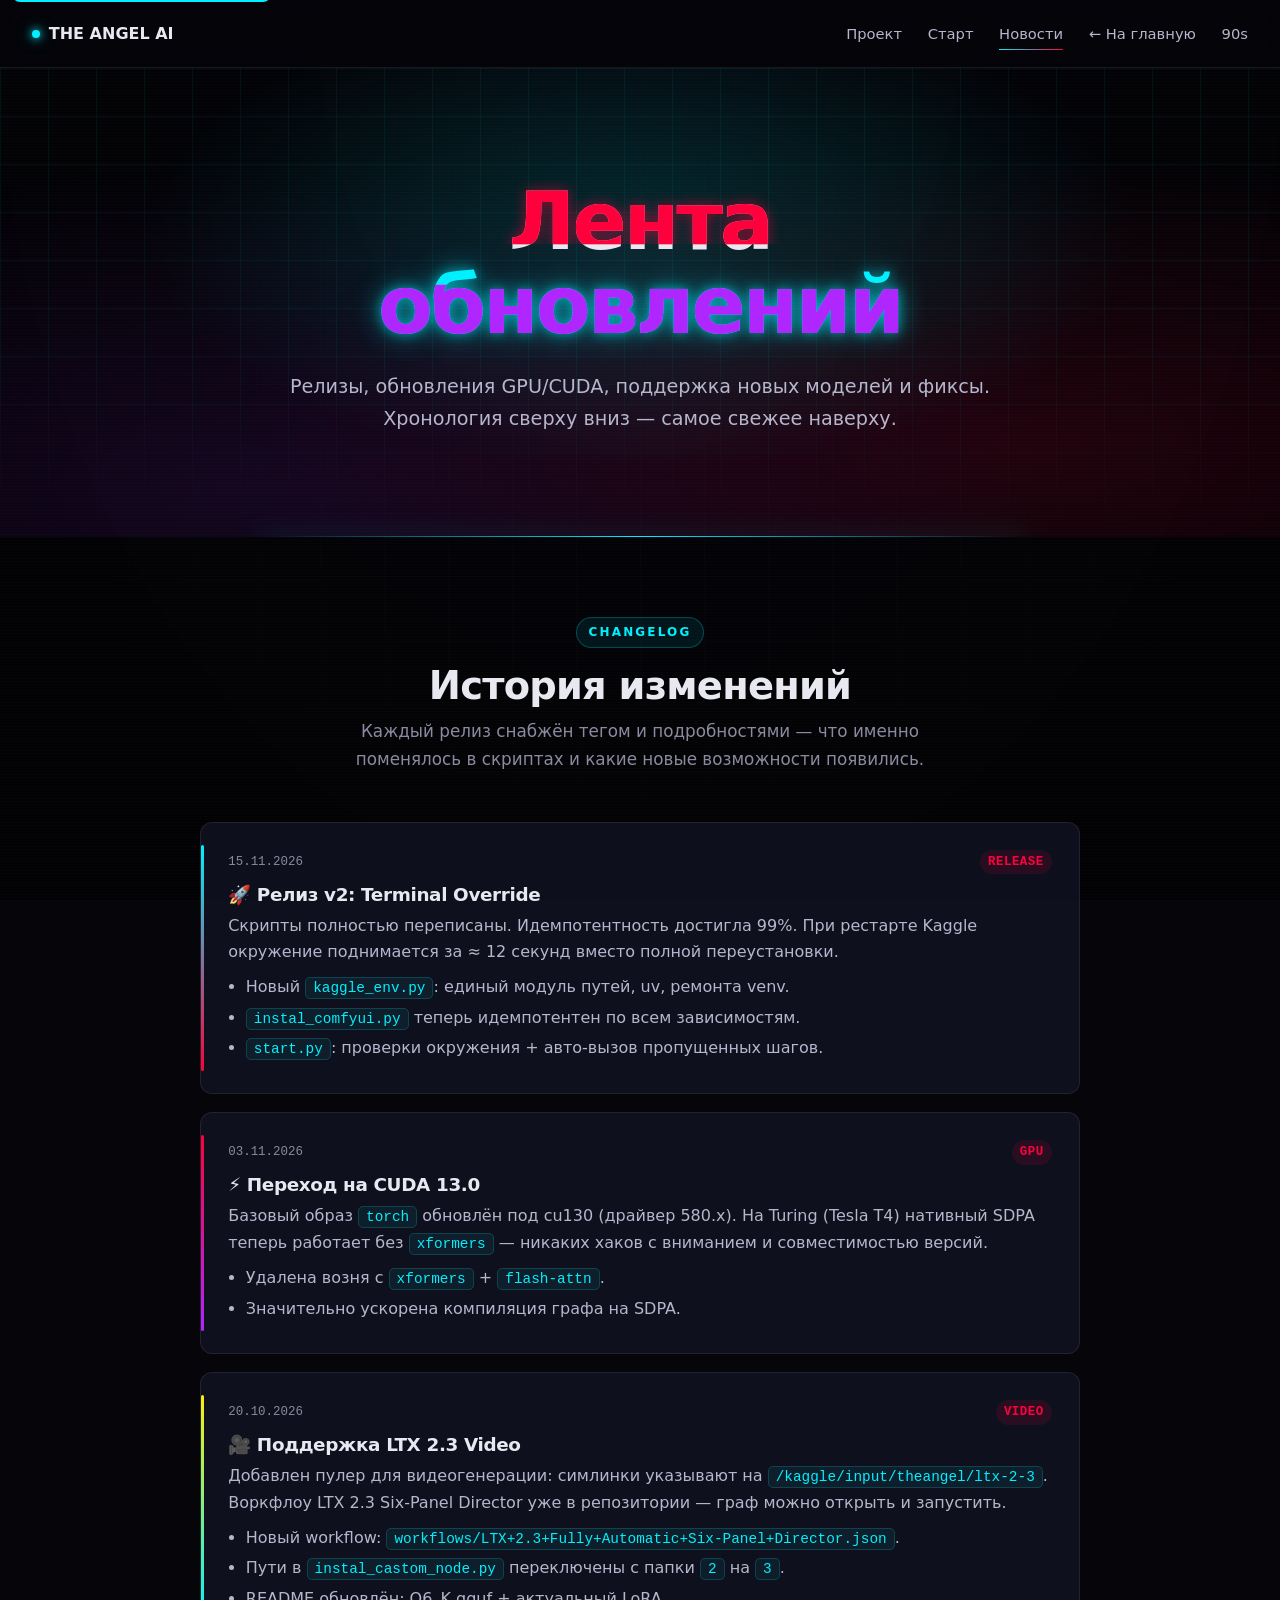
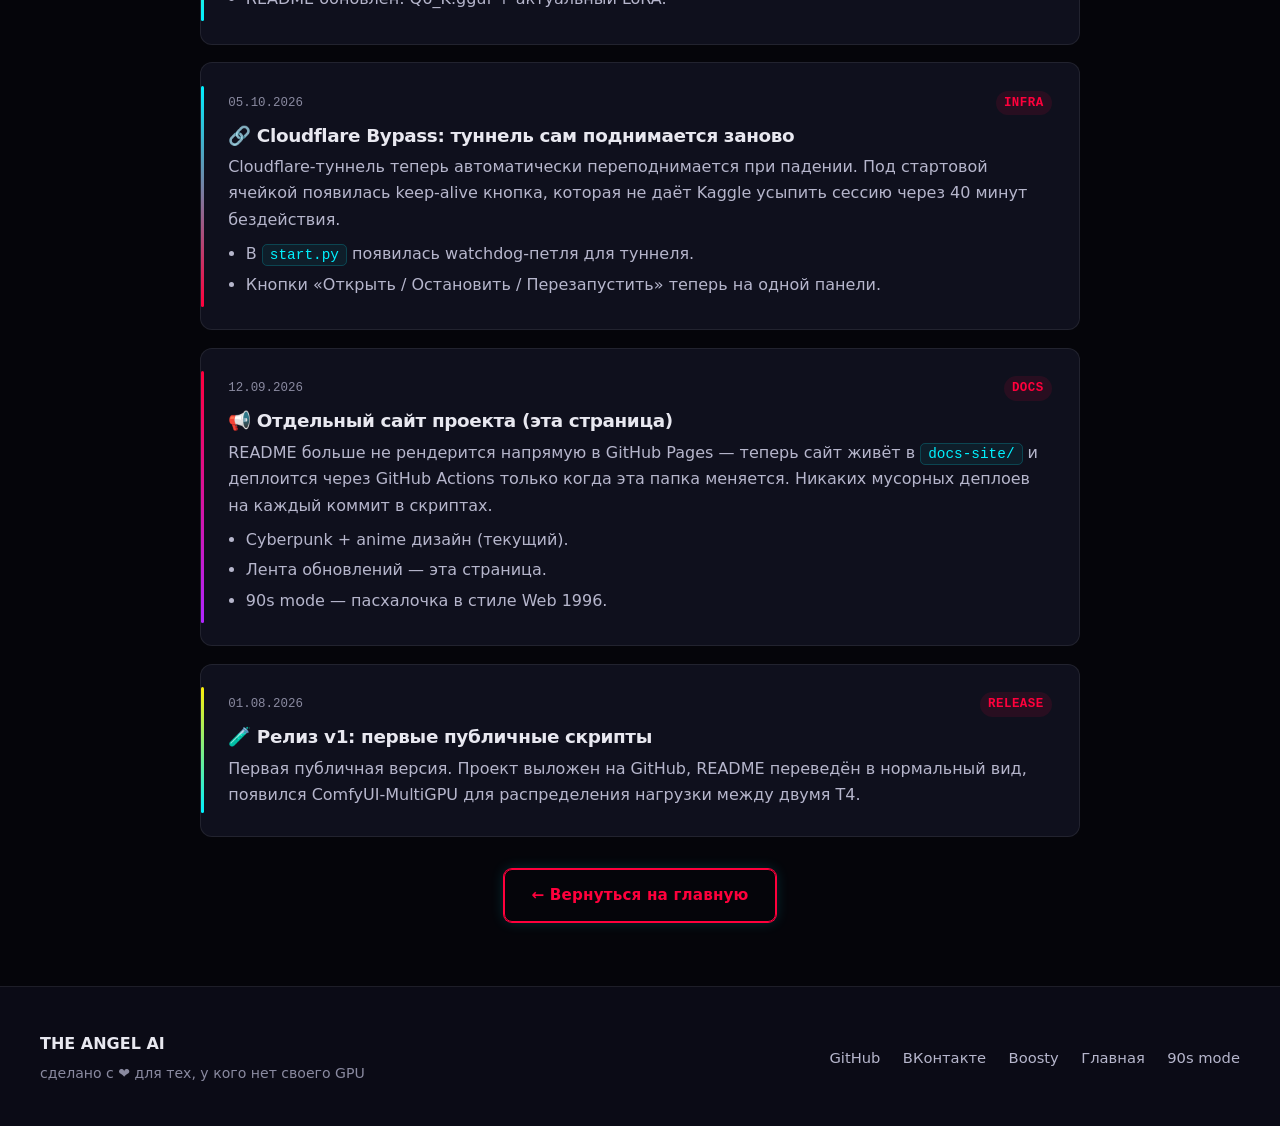
==== docs-site/news.html @ 51878c25 "feat(site): полный редизайн docs-site в стиле cyberpunk + anime 2026 Переделан существующий сайт с п" ====
<!DOCTYPE html>
<html lang="ru">
<head>
  <meta charset="UTF-8">
  <meta name="viewport" content="width=device-width, initial-scale=1.0">
  <title>Новости — Kaggle_Workspace_FreeGPU</title>
  <meta name="description" content="Лента обновлений проекта Kaggle_Workspace_FreeGPU: релизы, обновления GPU/CUDA, поддержка новых моделей и фиксы.">
  <meta name="theme-color" content="#FF003C">
  <link rel="stylesheet" href="styles.css">
  <link rel="icon" href="data:image/svg+xml,%3Csvg xmlns='http://www.w3.org/2000/svg' viewBox='0 0 100 100'%3E%3Ctext y='.9em' font-size='90'%3E%E2%98%81%EF%B8%8F%3C/text%3E%3C/svg%3E">
</head>
<body>
  <a class="skip-link" href="#main">Перейти к содержимому</a>

  <div class="bg-grid" aria-hidden="true"></div>

  <nav class="nav" role="navigation" aria-label="Главная навигация">
    <a href="index.html" class="nav-brand">
      <span class="dot" aria-hidden="true"></span>
      THE&nbsp;ANGEL&nbsp;AI
    </a>
    <div class="nav-links">
      <a href="index.html#bento">Проект</a>
      <a href="index.html#start">Старт</a>
      <a href="news.html" class="is-active">Новости</a>
      <a href="index.html">← На главную</a>
      <a href="90s.html">90s</a>
    </div>
  </nav>

  <header class="hero" role="banner" style="padding-bottom:4rem">
    <div class="hero-inner">
      <h1 class="hero-title" data-text="Лента обновлений">
        Лента<br><span class="neon">обновлений</span>
      </h1>
      <p class="hero-sub">
        Релизы, обновления GPU/CUDA, поддержка новых моделей и фиксы.
        Хронология сверху вниз — самое свежее наверху.
      </p>
    </div>
    <div class="hero-glow" aria-hidden="true"></div>
  </header>

  <main id="main">
    <section class="section" aria-labelledby="news-title">
      <div class="section-header">
        <span class="section-eyebrow">Changelog</span>
        <h2 id="news-title">История изменений</h2>
        <p class="section-subtitle">
          Каждый релиз снабжён тегом и подробностями — что именно поменялось в скриптах
          и какие новые возможности появились.
        </p>
      </div>

      <div class="news-list">
        <article class="news-entry">
          <div class="news-meta">
            <time datetime="2026-11-15">15.11.2026</time>
            <span class="tag">release</span>
          </div>
          <h3>🚀 Релиз v2: Terminal Override</h3>
          <p>Скрипты полностью переписаны. Идемпотентность достигла 99%. При рестарте Kaggle
          окружение поднимается за ≈ 12 секунд вместо полной переустановки.</p>
          <ul>
            <li>Новый <code>kaggle_env.py</code>: единый модуль путей, uv, ремонта venv.</li>
            <li><code>instal_comfyui.py</code> теперь идемпотентен по всем зависимостям.</li>
            <li><code>start.py</code>: проверки окружения + авто-вызов пропущенных шагов.</li>
          </ul>
        </article>

        <article class="news-entry pl-magenta">
          <div class="news-meta">
            <time datetime="2026-11-03">03.11.2026</time>
            <span class="tag">gpu</span>
          </div>
          <h3>⚡️ Переход на CUDA 13.0</h3>
          <p>Базовый образ <code>torch</code> обновлён под cu130 (драйвер 580.x). На Turing
          (Tesla T4) нативный SDPA теперь работает без <code>xformers</code> — никаких
          хаков с вниманием и совместимостью версий.</p>
          <ul>
            <li>Удалена возня с <code>xformers</code> + <code>flash-attn</code>.</li>
            <li>Значительно ускорена компиляция графа на SDPA.</li>
          </ul>
        </article>

        <article class="news-entry pl-yellow">
          <div class="news-meta">
            <time datetime="2026-10-20">20.10.2026</time>
            <span class="tag">video</span>
          </div>
          <h3>🎥 Поддержка LTX 2.3 Video</h3>
          <p>Добавлен пулер для видеогенерации: симлинки указывают на
          <code>/kaggle/input/theangel/ltx-2-3</code>. Воркфлоу LTX 2.3 Six-Panel Director
          уже в репозитории — граф можно открыть и запустить.</p>
          <ul>
            <li>Новый workflow: <code>workflows/LTX+2.3+Fully+Automatic+Six-Panel+Director.json</code>.</li>
            <li>Пути в <code>instal_castom_node.py</code> переключены с папки <code>2</code> на <code>3</code>.</li>
            <li>README обновлён: Q6_K.gguf + актуальный LoRA.</li>
          </ul>
        </article>

        <article class="news-entry">
          <div class="news-meta">
            <time datetime="2026-10-05">05.10.2026</time>
            <span class="tag">infra</span>
          </div>
          <h3>🔗 Cloudflare Bypass: туннель сам поднимается заново</h3>
          <p>Cloudflare-туннель теперь автоматически переподнимается при падении.
          Под стартовой ячейкой появилась keep-alive кнопка, которая не даёт Kaggle
          усыпить сессию через 40 минут бездействия.</p>
          <ul>
            <li>В <code>start.py</code> появилась watchdog-петля для туннеля.</li>
            <li>Кнопки «Открыть / Остановить / Перезапустить» теперь на одной панели.</li>
          </ul>
        </article>

        <article class="news-entry pl-magenta">
          <div class="news-meta">
            <time datetime="2026-09-12">12.09.2026</time>
            <span class="tag">docs</span>
          </div>
          <h3>📢 Отдельный сайт проекта (эта страница)</h3>
          <p>README больше не рендерится напрямую в GitHub Pages — теперь сайт живёт в
          <code>docs-site/</code> и деплоится через GitHub Actions только когда эта папка
          меняется. Никаких мусорных деплоев на каждый коммит в скриптах.</p>
          <ul>
            <li>Cyberpunk + anime дизайн (текущий).</li>
            <li>Лента обновлений — эта страница.</li>
            <li>90s mode — пасхалочка в стиле Web 1996.</li>
          </ul>
        </article>

        <article class="news-entry pl-yellow">
          <div class="news-meta">
            <time datetime="2026-08-01">01.08.2026</time>
            <span class="tag">release</span>
          </div>
          <h3>🧪 Релиз v1: первые публичные скрипты</h3>
          <p>Первая публичная версия. Проект выложен на GitHub, README переведён в нормальный
          вид, появился ComfyUI-MultiGPU для распределения нагрузки между двумя T4.</p>
        </article>
      </div>

      <p class="news-cta">
        <a class="btn btn-secondary" href="index.html">← Вернуться на главную</a>
      </p>
    </section>
  </main>

  <footer class="footer" role="contentinfo">
    <div class="footer-inner">
      <div class="footer-brand">
        <strong>THE ANGEL AI</strong>
        <span class="muted">сделано с ❤️ для тех, у кого нет своего GPU</span>
      </div>
      <nav class="footer-nav" aria-label="Подвал">
        <a href="https://github.com/THE-ANGEL-AI/Kaggle_Workspace_FreeGPU">GitHub</a>
        <a href="https://vk.com/theangel_lab">ВКонтакте</a>
        <a href="https://boosty.to/the_angel/donate">Boosty</a>
        <a href="index.html">Главная</a>
        <a href="90s.html">90s mode</a>
      </nav>
    </div>
  </footer>
</body>
</html>
---- docs-site/styles.css ----
/* ============================================================
   Kaggle_Workspace_FreeGPU — cyberpunk + anime design system
   ------------------------------------------------------------
   Подключается из:
     - docs-site/index.html   (главный лендинг)
     - docs-site/news.html    (лента обновлений)
   90s.html использует собственный встроенный <style>, чтобы
   стили ретро-пасхалки не засоряли основной CSS.
   ============================================================ */

/* ------------------------------------------------------------
   1. Design tokens
   ------------------------------------------------------------ */
:root {
  /* Cyberpunk palette */
  --bg-void: #05050A;
  --bg-panel: #0B0B16;
  --bg-elevated: #11111F;
  --bg-card: rgba(20, 22, 38, 0.72);
  --bg-card-hover: rgba(28, 30, 50, 0.92);
  --border: rgba(255, 255, 255, 0.08);
  --border-strong: rgba(255, 255, 255, 0.16);

  --text: #E8E8F0;
  --text-dim: #B6B6CC;
  --text-muted: #8A8AA0;

  /* Neons */
  --neon-cyan: #00F0FF;
  --neon-magenta: #FF003C;
  --neon-yellow: #FCEE0A;
  --neon-violet: #B026FF;

  /* Accent */
  --accent-soft: rgba(0, 240, 255, 0.16);
  --accent-glow-cyan: rgba(0, 240, 255, 0.55);
  --accent-glow-magenta: rgba(255, 0, 60, 0.55);

  /* Code */
  --code-bg: #06060E;
  --code-line: rgba(255, 255, 255, 0.04);

  /* Geometry */
  --radius: 12px;
  --radius-sm: 8px;
  --radius-lg: 18px;

  /* Shadows / glows */
  --shadow-sm: 0 4px 14px rgba(0, 0, 0, 0.45);
  --shadow-md: 0 10px 30px rgba(0, 0, 0, 0.55);
  --shadow-cyan: 0 0 0 1px rgba(0, 240, 255, 0.5),
                 0 0 18px rgba(0, 240, 255, 0.45),
                 0 0 42px rgba(0, 240, 255, 0.20);
  --shadow-magenta: 0 0 0 1px rgba(255, 0, 60, 0.5),
                    0 0 18px rgba(255, 0, 60, 0.45),
                    0 0 42px rgba(255, 0, 60, 0.20);
}

/* ------------------------------------------------------------
   2. Reset + base
   ------------------------------------------------------------ */
*, *::before, *::after { box-sizing: border-box; }
* { margin: 0; padding: 0; }

html {
  scroll-behavior: smooth;
  -webkit-text-size-adjust: 100%;
  text-rendering: optimizeLegibility;
}

body {
  font-family: ui-sans-serif, system-ui, -apple-system, "Segoe UI",
               "Inter", "Helvetica Neue", Arial, sans-serif;
  background: var(--bg-void);
  color: var(--text);
  line-height: 1.65;
  -webkit-font-smoothing: antialiased;
  -moz-osx-font-smoothing: grayscale;
  min-height: 100dvh;
  position: relative;
  overflow-x: hidden;
}

/* Ambient scanlines on whole page (subtle). */
body::before {
  content: '';
  position: fixed;
  inset: 0;
  pointer-events: none;
  background: repeating-linear-gradient(
    to bottom,
    rgba(255, 255, 255, 0.012) 0px,
    rgba(255, 255, 255, 0.012) 1px,
    transparent 1px,
    transparent 3px
  );
  z-index: 1;
  mix-blend-mode: screen;
}

/* Subtle vignette */
body::after {
  content: '';
  position: fixed;
  inset: 0;
  pointer-events: none;
  background:
    radial-gradient(ellipse at top, transparent 0%, rgba(0, 0, 0, 0.45) 80%);
  z-index: 0;
}

img, svg { display: block; max-width: 100%; }
a { color: inherit; text-decoration: none; }

.skip-link {
  position: absolute;
  top: -40px;
  left: 12px;
  background: var(--neon-cyan);
  color: var(--bg-void);
  padding: 8px 14px;
  border-radius: var(--radius-sm);
  font-weight: 700;
  z-index: 1000;
  transition: top 0.18s ease;
}
.skip-link:focus { top: 12px; }

/* ------------------------------------------------------------
   3. Typography
   ------------------------------------------------------------ */
h1, h2, h3, h4 {
  font-weight: 800;
  letter-spacing: -0.02em;
  line-height: 1.15;
  color: var(--text);
}

code {
  font-family: "JetBrains Mono", "Fira Code", ui-monospace,
               "SF Mono", Menlo, monospace;
  font-size: 0.9em;
  background: rgba(0, 240, 255, 0.06);
  border: 1px solid rgba(0, 240, 255, 0.18);
  padding: 2px 7px;
  border-radius: 5px;
  color: var(--neon-cyan);
}

::selection { background: var(--neon-cyan); color: var(--bg-void); }

/* ------------------------------------------------------------
   4. Background grid + global ambient glow
   ------------------------------------------------------------ */
.bg-grid {
  position: fixed;
  inset: 0;
  pointer-events: none;
  z-index: 0;
  opacity: 0.45;
  background-image:
    linear-gradient(to right, rgba(0, 240, 255, 0.05) 1px, transparent 1px),
    linear-gradient(to bottom, rgba(0, 240, 255, 0.05) 1px, transparent 1px);
  background-size: 64px 64px;
  mask-image: radial-gradient(ellipse at center, black 35%, transparent 78%);
  -webkit-mask-image: radial-gradient(ellipse at center, black 35%, transparent 78%);
}

/* ------------------------------------------------------------
   5. Top nav
   ------------------------------------------------------------ */
.nav {
  position: relative;
  z-index: 5;
  display: flex;
  align-items: center;
  justify-content: space-between;
  padding: 1.1rem 2rem;
  background: rgba(5, 5, 10, 0.7);
  backdrop-filter: blur(8px);
  -webkit-backdrop-filter: blur(8px);
  border-bottom: 1px solid var(--border);
}
.nav-brand {
  font-weight: 800;
  font-size: 1rem;
  color: var(--text);
  display: inline-flex;
  align-items: center;
  gap: 0.55rem;
}
.nav-brand .dot {
  width: 8px; height: 8px;
  background: var(--neon-cyan);
  border-radius: 50%;
  box-shadow: 0 0 8px var(--neon-cyan), 0 0 16px var(--accent-glow-cyan);
  animation: pulse 2.4s ease-in-out infinite;
}
.nav-links {
  display: flex;
  gap: 1.6rem;
  align-items: center;
  font-size: 0.92rem;
}
.nav-links a {
  color: var(--text-dim);
  font-weight: 500;
  position: relative;
  padding: 4px 0;
  transition: color 0.18s ease;
}
.nav-links a::after {
  content: '';
  position: absolute;
  left: 0; right: 0; bottom: 0;
  height: 1px;
  background: linear-gradient(90deg, var(--neon-cyan), var(--neon-magenta));
  transform: scaleX(0);
  transform-origin: left;
  transition: transform 0.24s ease;
}
.nav-links a:hover { color: var(--text); }
.nav-links a:hover::after,
.nav-links a.is-active::after { transform: scaleX(1); }

/* ------------------------------------------------------------
   6. Hero
   ------------------------------------------------------------ */
.hero {
  position: relative;
  z-index: 2;
  padding: 7rem 2rem 6.5rem;
  text-align: center;
  overflow: hidden;
}
.hero-inner {
  position: relative;
  z-index: 2;
  max-width: 980px;
  margin: 0 auto;
}

/* Kinetic glitch title */
.hero-title {
  font-size: clamp(2.4rem, 7vw, 5rem);
  font-weight: 900;
  line-height: 1.05;
  letter-spacing: -0.035em;
  margin-bottom: 1.4rem;
  color: var(--text);
  position: relative;
  display: inline-block;
}
.hero-title .neon {
  color: var(--neon-cyan);
  text-shadow:
    0 0 12px var(--accent-glow-cyan),
    0 0 28px var(--accent-glow-cyan);
}
.hero-title::before,
.hero-title::after {
  content: attr(data-text);
  position: absolute;
  top: 0; left: 0; right: 0;
  pointer-events: none;
  background: transparent;
}
.hero-title::before {
  color: var(--neon-magenta);
  text-shadow: 0 0 14px var(--accent-glow-magenta);
  animation: glitch-r 3.6s infinite steps(1);
  clip-path: polygon(0 0, 100% 0, 100% 38%, 0 38%);
}
.hero-title::after {
  color: var(--neon-violet);
  animation: glitch-b 3.6s infinite steps(1);
  clip-path: polygon(0 62%, 100% 62%, 100% 100%, 0 100%);
}

.hero-sub {
  font-size: clamp(1rem, 1.6vw, 1.2rem);
  color: var(--text-dim);
  max-width: 720px;
  margin: 0 auto 2.4rem;
}

.hero-tags {
  display: inline-flex;
  flex-wrap: wrap;
  justify-content: center;
  gap: 0.5rem;
  margin-bottom: 2.5rem;
  padding: 8px 14px;
  background: rgba(0, 240, 255, 0.06);
  border: 1px solid var(--border);
  border-radius: 100px;
}
.hero-tag {
  font-size: 12px;
  font-weight: 600;
  letter-spacing: 0.04em;
  text-transform: uppercase;
  color: var(--text-dim);
  padding: 2px 9px;
  border-radius: 100px;
  background: rgba(255, 255, 255, 0.04);
}
.hero-tag.hot { color: var(--bg-void); background: var(--neon-yellow); }

/* Hero ASCII grid background */
.hero::before {
  content: '';
  position: absolute;
  inset: 0;
  background:
    radial-gradient(ellipse at 50% 35%, rgba(0, 240, 255, 0.16) 0%, transparent 55%),
    radial-gradient(ellipse at 80% 80%, rgba(255, 0, 60, 0.12) 0%, transparent 55%),
    radial-gradient(ellipse at 20% 90%, rgba(176, 38, 255, 0.10) 0%, transparent 55%);
  pointer-events: none;
  z-index: 0;
}
.hero::after {
  content: '';
  position: absolute;
  inset: 0;
  background-image:
    linear-gradient(rgba(0, 240, 255, 0.06) 1px, transparent 1px),
    linear-gradient(90deg, rgba(0, 240, 255, 0.06) 1px, transparent 1px);
  background-size: 48px 48px;
  mask-image: linear-gradient(to bottom, black 60%, transparent 100%);
  -webkit-mask-image: linear-gradient(to bottom, black 60%, transparent 100%);
  pointer-events: none;
  z-index: 0;
}

/* Hero glow line */
.hero-glow {
  position: absolute;
  left: 50%;
  bottom: -1px;
  transform: translateX(-50%);
  width: 60%;
  height: 2px;
  background: linear-gradient(90deg, transparent, var(--neon-cyan), transparent);
  box-shadow: 0 0 24px var(--accent-glow-cyan);
  z-index: 2;
}

/* ------------------------------------------------------------
   7. Buttons (idle / hover / active / focus, with shimmer)
   ------------------------------------------------------------ */
.btn {
  --btn-color: var(--neon-cyan);
  position: relative;
  display: inline-flex;
  align-items: center;
  justify-content: center;
  gap: 9px;
  padding: 13px 26px;
  font-size: 0.95rem;
  font-weight: 700;
  letter-spacing: 0.01em;
  color: var(--btn-color);
  background: transparent;
  border: 1px solid var(--btn-color);
  border-radius: var(--radius-sm);
  cursor: pointer;
  user-select: none;
  text-decoration: none;
  isolation: isolate;
  overflow: hidden;
  transition:
    transform 0.16s ease,
    box-shadow 0.18s ease,
    background-color 0.18s ease,
    color 0.18s ease;
}

/* Shimmer overlay */
.btn::before {
  content: '';
  position: absolute;
  inset: 0;
  background: linear-gradient(
    120deg,
    transparent 30%,
    rgba(255, 255, 255, 0.10) 50%,
    transparent 70%
  );
  transform: translateX(-110%);
  transition: transform 0.55s ease;
  z-index: -1;
}

/* Scanline overlay inside button */
.btn::after {
  content: '';
  position: absolute;
  inset: 0;
  background: repeating-linear-gradient(
    to bottom,
    rgba(255, 255, 255, 0.06) 0 1px,
    transparent 1px 3px
  );
  opacity: 0;
  transition: opacity 0.18s ease;
  pointer-events: none;
  z-index: 1;
  mix-blend-mode: screen;
}

/* Idle glow — subtle */
.btn {
  box-shadow: 0 0 0 1px var(--btn-color),
              0 0 14px rgba(0, 240, 255, 0.18);
}

/* Hover */
.btn:hover {
  color: var(--bg-void);
  background: var(--btn-color);
  box-shadow: 0 0 0 1px var(--btn-color),
              0 0 22px var(--accent-glow-cyan),
              0 0 50px var(--accent-glow-cyan);
  transform: translateY(-2px);
}
.btn:hover::before { transform: translateX(110%); }
.btn:hover::after { opacity: 1; }

/* Active (press) */
.btn:active {
  transform: translateY(0);
  box-shadow: 0 0 0 1px var(--btn-color),
              inset 0 0 18px rgba(0, 0, 0, 0.4);
}

/* Focus visible */
.btn:focus-visible {
  outline: 2px dashed var(--neon-yellow);
  outline-offset: 4px;
}

/* Variants */
.btn.btn-primary {
  --btn-color: var(--neon-cyan);
  --accent-glow-cyan: var(--accent-glow-cyan);
}
.btn.btn-secondary {
  --btn-color: var(--neon-magenta);
  --accent-glow-cyan: var(--accent-glow-magenta);
}
.btn.btn-secondary:hover {
  box-shadow: 0 0 0 1px var(--neon-magenta),
              0 0 22px var(--accent-glow-magenta),
              0 0 50px var(--accent-glow-magenta);
}
.btn.btn-ghost {
  --btn-color: var(--text-dim);
  border-color: var(--border-strong);
}
.btn.btn-ghost:hover {
  background: rgba(255, 255, 255, 0.06);
  color: var(--text);
  box-shadow: 0 0 0 1px var(--text-dim),
              0 0 18px rgba(255, 255, 255, 0.10);
}

/* ------------------------------------------------------------
   8. Sections
   ------------------------------------------------------------ */
.section {
  position: relative;
  z-index: 2;
  max-width: 1200px;
  margin: 0 auto;
  padding: 5rem 2rem 4rem;
}
.section-header {
  text-align: center;
  margin-bottom: 3rem;
}
.section-eyebrow {
  display: inline-block;
  font-size: 12px;
  font-weight: 700;
  letter-spacing: 0.18em;
  text-transform: uppercase;
  color: var(--neon-cyan);
  background: rgba(0, 240, 255, 0.08);
  padding: 5px 12px;
  border-radius: 100px;
  margin-bottom: 1rem;
  border: 1px solid rgba(0, 240, 255, 0.24);
}
.section h2 {
  font-size: clamp(1.7rem, 3.2vw, 2.4rem);
  margin-bottom: 0.6rem;
}
.section-subtitle {
  color: var(--text-muted);
  font-size: 1.05rem;
  max-width: 640px;
  margin: 0 auto;
}

/* ------------------------------------------------------------
   9. Bento (project deep dive)
   ------------------------------------------------------------ */
.bento {
  display: grid;
  grid-template-columns: repeat(6, 1fr);
  gap: 1.1rem;
}
.bento-card {
  grid-column: span 3;
  background: var(--bg-card);
  border: 1px solid var(--border);
  border-radius: var(--radius-lg);
  padding: 1.6rem 1.5rem;
  position: relative;
  overflow: hidden;
  backdrop-filter: blur(4px);
  -webkit-backdrop-filter: blur(4px);
  transition: transform 0.22s ease, border-color 0.22s ease, box-shadow 0.22s ease;
}
.bento-card::before {
  content: '';
  position: absolute;
  inset: 0;
  background: linear-gradient(135deg, rgba(0, 240, 255, 0.08) 0%, transparent 60%);
  pointer-events: none;
  opacity: 0;
  transition: opacity 0.24s ease;
}
.bento-card:hover {
  transform: translateY(-3px);
  border-color: rgba(0, 240, 255, 0.45);
  box-shadow: var(--shadow-md),
              0 0 0 1px rgba(0, 240, 255, 0.35),
              0 0 30px rgba(0, 240, 255, 0.15);
}
.bento-card:hover::before { opacity: 1; }

.bento-card.span-2 { grid-column: span 2; }
.bento-card.span-3 { grid-column: span 3; }
.bento-card.span-4 { grid-column: span 4; }

.bento-icon {
  font-size: 1.8rem;
  margin-bottom: 0.8rem;
  display: inline-block;
}
.bento-card h3 {
  font-size: 1.15rem;
  margin-bottom: 0.4rem;
}
.bento-card p {
  color: var(--text-muted);
  font-size: 0.95rem;
}
.bento-card .stat {
  margin-top: 0.9rem;
  font-family: "JetBrains Mono", "Fira Code", ui-monospace, monospace;
  font-size: 1.4rem;
  font-weight: 800;
  color: var(--neon-cyan);
  letter-spacing: 0.02em;
  text-shadow: 0 0 12px var(--accent-glow-cyan);
}

/* ------------------------------------------------------------
   10. Quickstart terminal
   ------------------------------------------------------------ */
.terminal {
  max-width: 920px;
  margin: 0 auto;
  background: var(--code-bg);
  border: 1px solid rgba(0, 240, 255, 0.18);
  border-radius: var(--radius-lg);
  overflow: hidden;
  box-shadow: var(--shadow-md),
              0 0 30px rgba(0, 240, 255, 0.10);
}
.terminal-bar {
  display: flex;
  align-items: center;
  gap: 8px;
  padding: 10px 14px;
  background: rgba(255, 255, 255, 0.03);
  border-bottom: 1px solid var(--border);
}
.terminal-bar .dot {
  width: 11px; height: 11px;
  border-radius: 50%;
  background: #555;
}
.terminal-bar .dot.red { background: #ff5f56; }
.terminal-bar .dot.yellow { background: #ffbd2e; }
.terminal-bar .dot.green { background: #27c93f; }
.terminal-bar .title {
  margin-left: 8px;
  flex: 1;
  font-family: "JetBrains Mono", ui-monospace, monospace;
  font-size: 0.78rem;
  color: var(--text-muted);
  text-align: center;
}
.terminal-body {
  padding: 1.5rem 1.75rem 1.75rem;
  font-family: "JetBrains Mono", "Fira Code", ui-monospace, monospace;
  font-size: 0.95rem;
  line-height: 1.85;
  color: var(--text);
}
.terminal-body .prompt {
  color: var(--neon-cyan);
  font-weight: 700;
}

/* Сбросить глобальные стили <code> внутри терминала, иначе рамка и фон
   от базового правила `code { ... }` испортят вид fake-терминала. */
.terminal-body code {
  background: transparent;
  border: 0;
  padding: 0;
  font-size: inherit;
  color: inherit;
}
.terminal-body .ok {
  color: var(--neon-yellow);
}

/* ------------------------------------------------------------
   11. News teaser
   ------------------------------------------------------------ */
.news-teaser-grid {
  display: grid;
  grid-template-columns: repeat(auto-fit, minmax(280px, 1fr));
  gap: 1.1rem;
}
.news-card {
  background: var(--bg-card);
  border: 1px solid var(--border);
  border-radius: var(--radius);
  padding: 1.5rem;
  position: relative;
  transition: transform 0.22s ease, border-color 0.22s ease, box-shadow 0.22s ease;
}
.news-card:hover {
  transform: translateY(-2px);
  border-color: rgba(255, 0, 60, 0.35);
  box-shadow: var(--shadow-md), 0 0 0 1px rgba(255, 0, 60, 0.18);
}
.news-meta {
  display: flex;
  justify-content: space-between;
  align-items: center;
  font-family: "JetBrains Mono", ui-monospace, monospace;
  font-size: 0.78rem;
  color: var(--text-muted);
  margin-bottom: 0.6rem;
}
.news-meta .tag {
  color: var(--neon-magenta);
  background: rgba(255, 0, 60, 0.10);
  padding: 2px 8px;
  border-radius: 100px;
  font-weight: 700;
  letter-spacing: 0.04em;
  text-transform: uppercase;
}
.news-card h3 {
  font-size: 1.1rem;
  margin-bottom: 0.5rem;
}
.news-card p {
  color: var(--text-dim);
  font-size: 0.95rem;
}
.news-cta {
  margin-top: 2rem;
  text-align: center;
}

/* ------------------------------------------------------------
   12. Examples grid
   ------------------------------------------------------------ */
.examples-grid {
  display: grid;
  grid-template-columns: repeat(auto-fit, minmax(280px, 1fr));
  gap: 1.1rem;
}
.example-card {
  display: flex;
  gap: 1.1rem;
  align-items: flex-start;
  padding: 1.5rem;
  background: var(--bg-card);
  border: 1px solid var(--border);
  border-radius: var(--radius);
  transition: transform 0.22s ease, border-color 0.22s ease, box-shadow 0.22s ease;
}
.example-card:hover {
  transform: translateY(-3px);
  border-color: rgba(176, 38, 255, 0.4);
  box-shadow: var(--shadow-md), 0 0 0 1px rgba(176, 38, 255, 0.20), 0 0 30px rgba(176, 38, 255, 0.10);
}
.example-icon {
  font-size: 2rem;
  flex-shrink: 0;
  filter: drop-shadow(0 0 6px rgba(176, 38, 255, 0.45));
}
.example-card h3 { font-size: 1.1rem; margin-bottom: 0.3rem; }
.example-card p { color: var(--text-muted); font-size: 0.92rem; }
.example-card .arrow {
  color: var(--neon-violet);
  display: inline-block;
  margin-top: 0.3rem;
  font-weight: 700;
  transition: transform 0.18s ease;
}
.example-card:hover .arrow { transform: translateX(6px); }

/* ------------------------------------------------------------
   13. CTA + footer
   ------------------------------------------------------------ */
.section-cta {
  text-align: center;
  background: linear-gradient(135deg,
              rgba(0, 240, 255, 0.10) 0%,
              rgba(255, 0, 60, 0.08) 50%,
              rgba(176, 38, 255, 0.10) 100%);
  border: 1px solid var(--border);
  border-radius: var(--radius-lg);
  padding: 4rem 2rem;
  margin-bottom: 3rem;
  position: relative;
  overflow: hidden;
}
.section-cta h2 { margin-bottom: 0.6rem; }
.section-cta p { color: var(--text-muted); max-width: 580px; margin: 0 auto 1.8rem; }
.cta-buttons { display: flex; justify-content: center; flex-wrap: wrap; gap: 0.8rem; }

.footer {
  position: relative;
  z-index: 2;
  background: var(--bg-panel);
  border-top: 1px solid var(--border);
  padding: 2.8rem 2rem;
}
.footer-inner {
  max-width: 1200px;
  margin: 0 auto;
  display: flex;
  flex-wrap: wrap;
  align-items: center;
  justify-content: space-between;
  gap: 1.6rem;
}
.footer-brand strong { color: var(--text); font-size: 1rem; }
.footer-brand .muted { color: var(--text-muted); font-size: 0.88rem; margin-top: 4px; display: block; }
.footer-nav { display: flex; flex-wrap: wrap; gap: 1.4rem; font-size: 0.92rem; }
.footer-nav a { color: var(--text-dim); transition: color 0.18s ease; }
.footer-nav a:hover { color: var(--neon-cyan); }

/* ------------------------------------------------------------
   14. News page list
   ------------------------------------------------------------ */
.news-list {
  display: grid;
  gap: 1.1rem;
  max-width: 880px;
  margin: 0 auto;
}
.news-entry {
  background: var(--bg-card);
  border: 1px solid var(--border);
  border-radius: var(--radius);
  padding: 1.7rem;
  position: relative;
  transition: border-color 0.22s ease, box-shadow 0.22s ease, transform 0.22s ease;
}
.news-entry::before {
  content: '';
  position: absolute;
  left: 0; top: 1.4rem; bottom: 1.4rem;
  width: 3px;
  background: linear-gradient(to bottom, var(--neon-cyan), var(--neon-magenta));
  border-radius: 2px;
}
.news-entry.pl-magenta::before { background: linear-gradient(to bottom, var(--neon-magenta), var(--neon-violet)); }
.news-entry.pl-yellow::before { background: linear-gradient(to bottom, var(--neon-yellow), var(--neon-cyan)); }

.news-entry:hover {
  border-color: rgba(0, 240, 255, 0.4);
  box-shadow: var(--shadow-md);
  transform: translateX(2px);
}
.news-entry h3 { font-size: 1.15rem; margin-bottom: 0.5rem; }
.news-entry p { color: var(--text-dim); }
.news-entry ul { margin: 0.5rem 0 0 1.1rem; color: var(--text-dim); }
.news-entry ul li { margin: 0.25rem 0; }

/* ------------------------------------------------------------
   15. Animations (keyframes)
   ------------------------------------------------------------ */
@keyframes glitch-r {
  0%, 92%, 100% { transform: translate(0, 0); }
  93% { transform: translate(-3px, -1px); }
  94% { transform: translate(2px, 1px); }
  95% { transform: translate(-2px, 0); }
  96% { transform: translate(3px, -1px); }
}
@keyframes glitch-b {
  0%, 92%, 100% { transform: translate(0, 0); }
  93% { transform: translate(3px, 1px); }
  94% { transform: translate(-2px, -1px); }
  95% { transform: translate(2px, 0); }
  96% { transform: translate(-3px, 1px); }
}
@keyframes pulse {
  0%, 100% { opacity: 1; transform: scale(1); }
  50% { opacity: 0.55; transform: scale(1.4); }
}
@keyframes blink {
  50% { opacity: 0; }
}

/* ------------------------------------------------------------
   16. Mobile + reduced motion
   ------------------------------------------------------------ */
@media (max-width: 720px) {
  .nav { padding: 1rem 1.25rem; }
  .nav-links { gap: 1.1rem; font-size: 0.86rem; }
  .hero { padding: 5rem 1.25rem 4.5rem; }
  .section { padding: 3.5rem 1.25rem 3rem; }
  .section-header { margin-bottom: 2.2rem; }
  .bento { grid-template-columns: repeat(2, 1fr); }
  .bento-card, .bento-card.span-2, .bento-card.span-3,
  .bento-card.span-4 { grid-column: span 2; }
  .terminal-body { padding: 1.15rem 1.25rem; font-size: 0.83rem; }
  .section-cta { padding: 3rem 1.25rem; }
  .footer-inner { justify-content: center; text-align: center; }
}

@media (prefers-reduced-motion: reduce) {
  *, *::before, *::after {
    animation-duration: 0.01ms !important;
    animation-iteration-count: 1 !important;
    transition-duration: 0.01ms !important;
  }
  .hero-title::before, .hero-title::after { display: none; }
  .btn::before { display: none; }
}
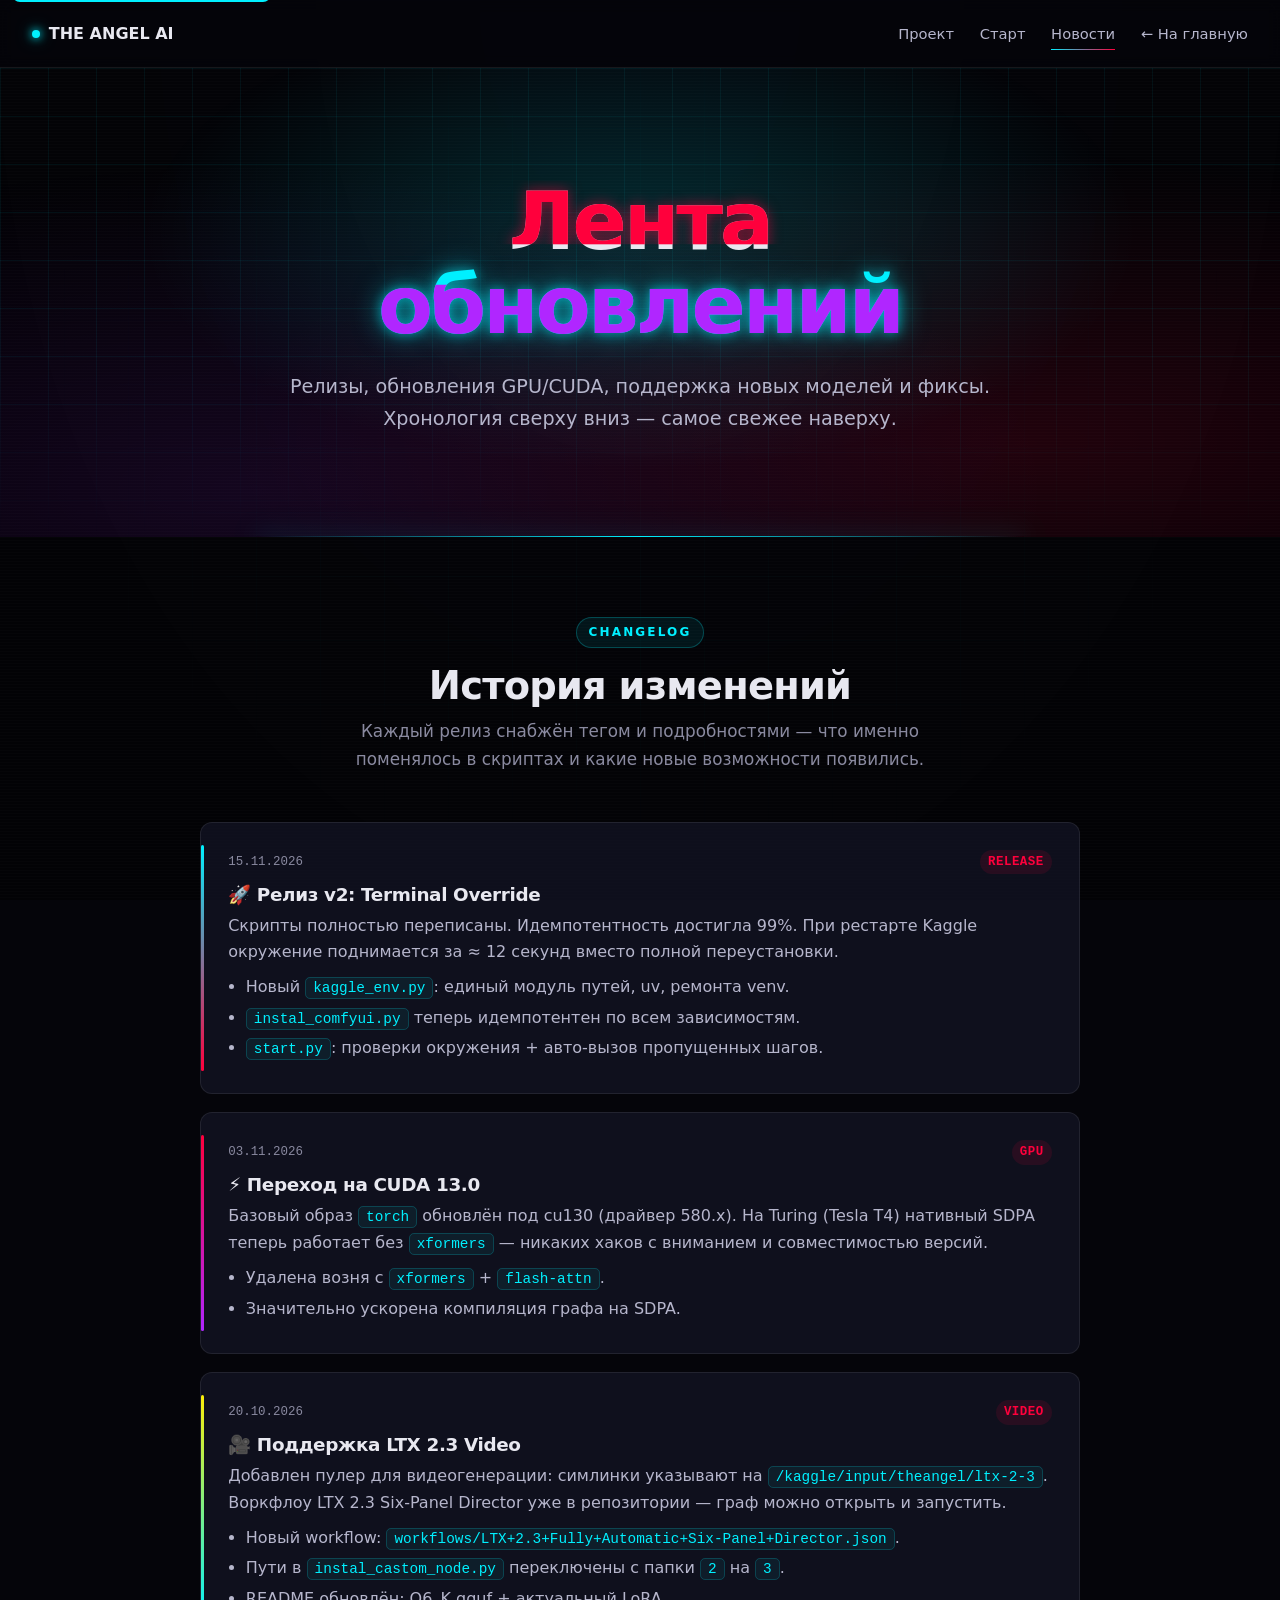
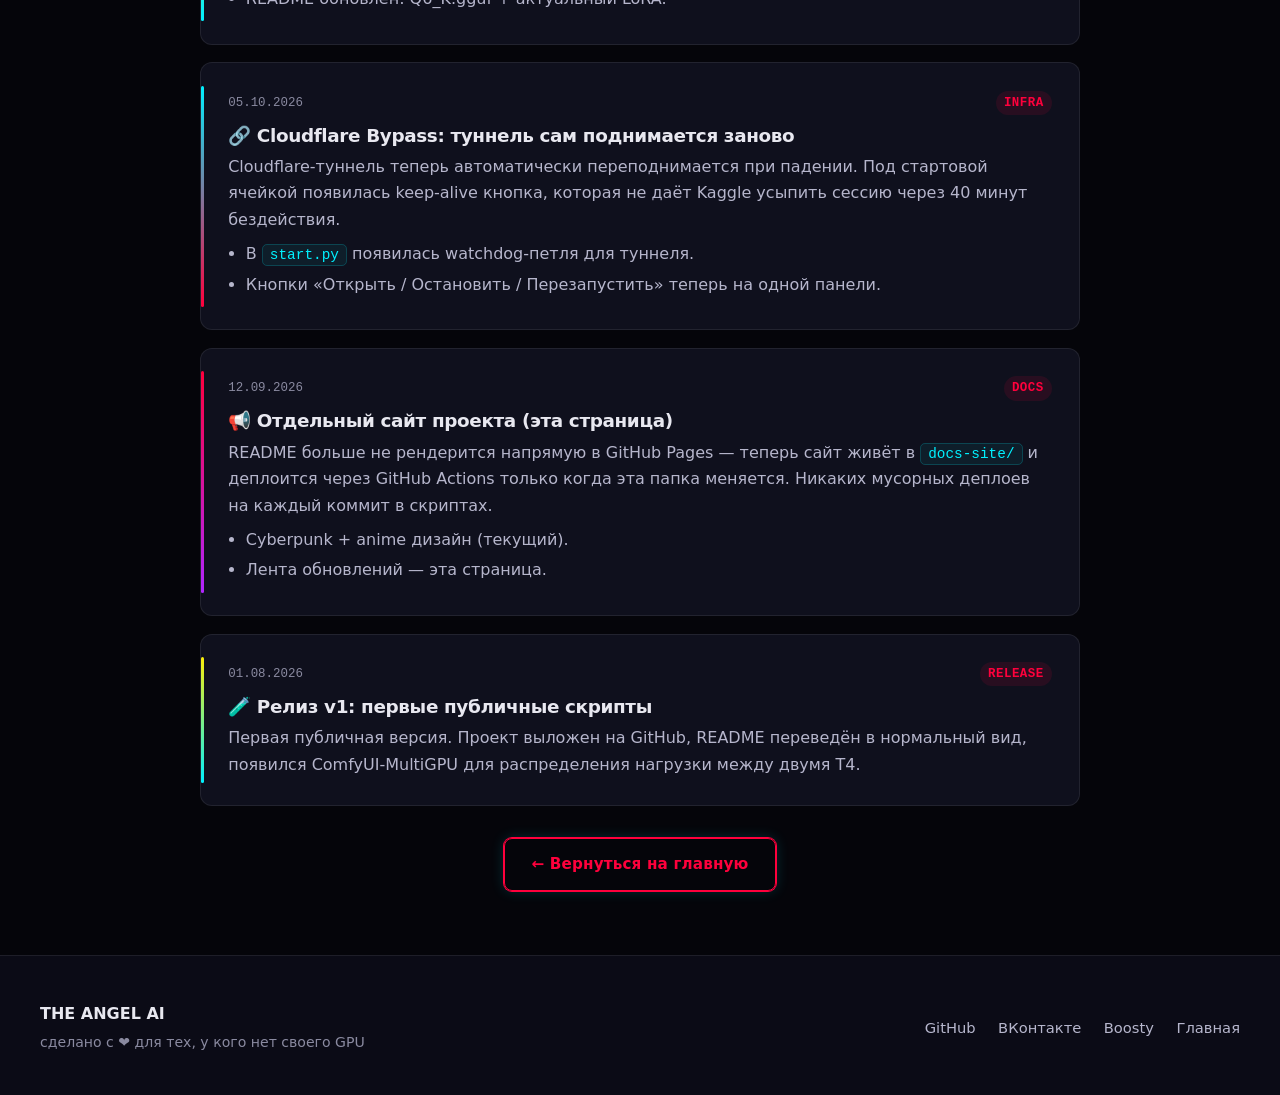
==== commit ecd642fa: "fix(site): удаляем 90s.html (пасхалка вне эстетики сайта) 90s.html с дизайном Web 1996 (Times New Ro" ====
--- a/docs-site/news.html
+++ b/docs-site/news.html
@@ -24,7 +24,6 @@
       <a href="index.html#start">Старт</a>
       <a href="news.html" class="is-active">Новости</a>
       <a href="index.html">← На главную</a>
-      <a href="90s.html">90s</a>
     </div>
   </nav>
 
@@ -126,7 +125,6 @@
           <ul>
             <li>Cyberpunk + anime дизайн (текущий).</li>
             <li>Лента обновлений — эта страница.</li>
-            <li>90s mode — пасхалочка в стиле Web 1996.</li>
           </ul>
         </article>
 
@@ -158,7 +156,6 @@
         <a href="https://vk.com/theangel_lab">ВКонтакте</a>
         <a href="https://boosty.to/the_angel/donate">Boosty</a>
         <a href="index.html">Главная</a>
-        <a href="90s.html">90s mode</a>
       </nav>
     </div>
   </footer>
--- a/docs-site/styles.css
+++ b/docs-site/styles.css
@@ -4,8 +4,6 @@
    Подключается из:
      - docs-site/index.html   (главный лендинг)
      - docs-site/news.html    (лента обновлений)
-   90s.html использует собственный встроенный <style>, чтобы
-   стили ретро-пасхалки не засоряли основной CSS.
    ============================================================ */
 
 /* ------------------------------------------------------------
